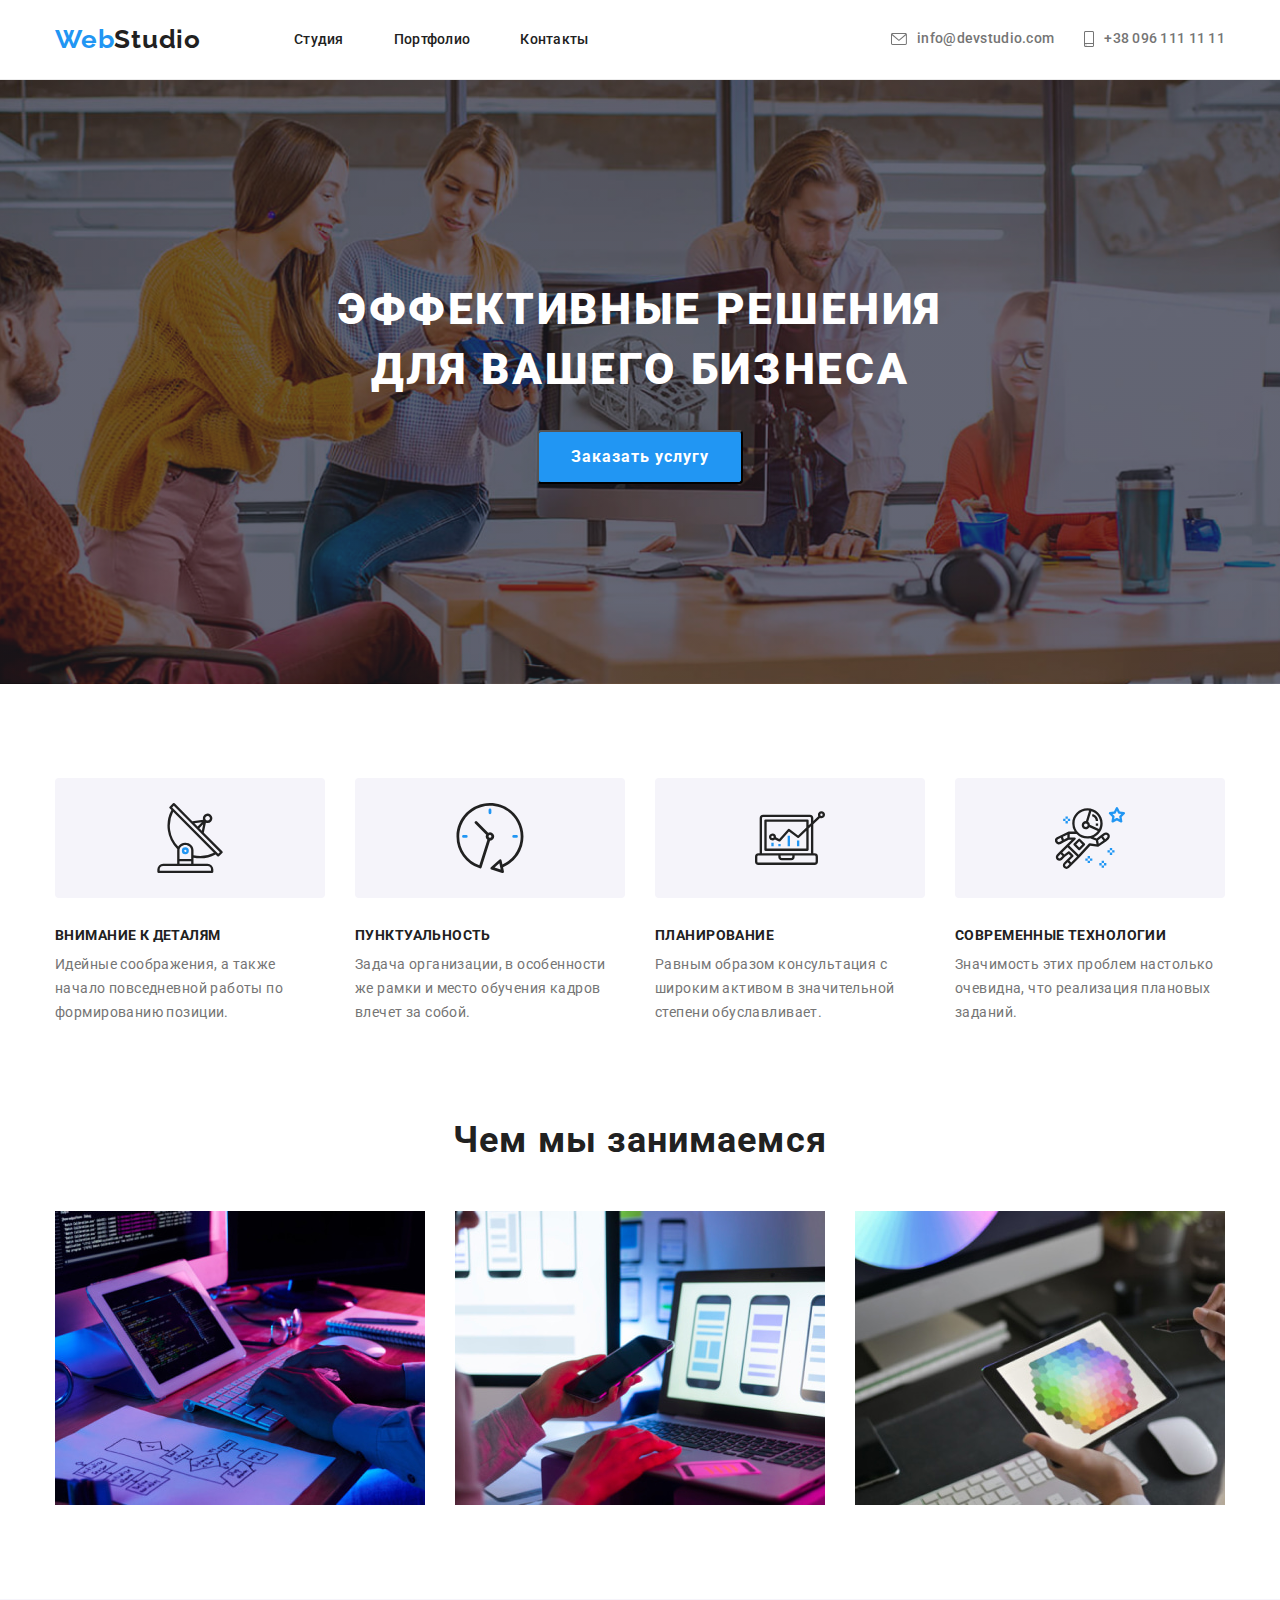
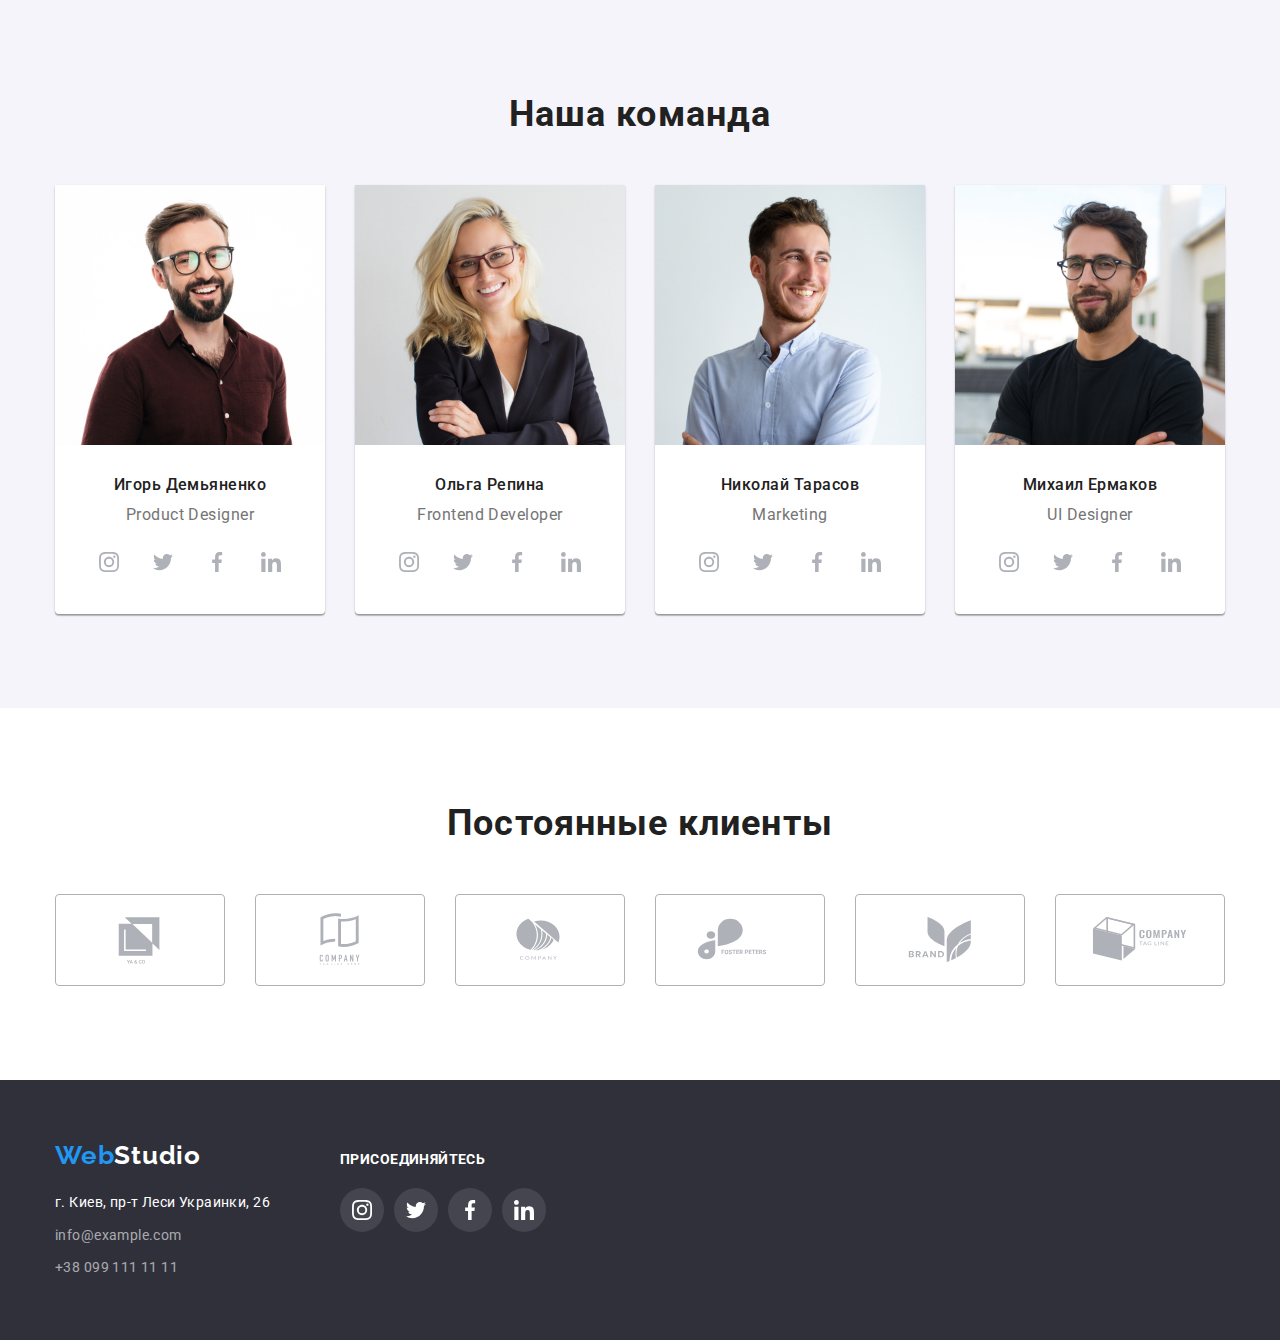
==== index.html @ 7f2f45e2 "Initial commit" ====
<!DOCTYPE html>
<html lang="ru">
<head>
    <meta charset="UTF-8">
    <meta http-equiv="X-UA-Compatible" content="IE=edge">
    <meta name="viewport" content="width=device-width, initial-scale=1.0">    
    <title>Студия</title>
    <link rel="preconnect" href="https://fonts.googleapis.com">
    <link rel="preconnect" href="https://fonts.gstatic.com" crossorigin>
    <link href="https://fonts.googleapis.com/css2?family=Raleway:wght@700&family=Roboto:wght@400;500;700;900&display=swap" rel="stylesheet">
    <link rel="stylesheet" href="https://cdnjs.cloudflare.com/ajax/libs/modern-normalize/1.1.0/modern-normalize.min.css">
    <link rel="stylesheet" href="./css/styles.css">
</head>

<body>
    <!--HEADER  -->
    <header class="header">
        <div class="container">

            <a class="logo-web-hdr" href="">Web<span class="logo-studio-hdr" >Studio</span></a>

            <nav class="hdr-nav" >
                <ul class="hdr-nav-list">
                    <li class="hdr-list-items">
                        <a class="hdr-nav-item" href="./index.html">Студия</a>
                    </li>
                    <li class="hdr-list-items">
                        <a class="hdr-nav-item" href="./portfolio.html">Портфолио</a>
                    </li>
                    <li class="hdr-list-items">
                        <a class="hdr-nav-item" href="">Контакты</a>
                    </li>    
                </ul>
            </nav>

            <div class="hdr-contact">
                <ul class="hdr-contact-list">
                    <li class="hdr-contact-item">
                        <a class="hdr-item-link" href="mailto:info@devstudio.com">
                            <svg class="hdr-icon" width="16" height="12">
                                <use href="./images/icons.svg/header/assy.svg#icon-envelope"></use>
                            </svg>
                            info@devstudio.com
                        </a>
                    </li>
                    <li class="hdr-contact-item">           
                        <a class="hdr-item-link" href="tel:+380961111111">
                            <svg class="hdr-icon" width="10" height="16">
                                <use href="./images/icons.svg/header/assy.svg#icon-smartphone"></use>
                            </svg>
                            +38 096 111 11 11
                        </a>
                    </li>
                </ul>
            </div>
        </div>
    </header>

    <main>
        <!-- секция HERO -->
        <section class="hero">
            <div class="container">           
                <h1 class="hero-title" >Эффективные решения <br>для вашего бизнеса</h1>
                <button class="hero-button" type="button">Заказать услугу</button> 
            </div>
        </section>
        <!-- наши преимущества -->
        <section class="best section">
            <div class="container">
                <h2 class="best-title visually-hidden">Наши преимущества</h2>
                <ul class="best-list">
                    <li class="best-list-item">
                        <div class="best-item-icon">
                            <svg class="best-icon" width="70" height="70">
                                <use href="./images/icons.svg/best-section/assy.svg#icon-antenna"></use>
                            </svg>
                        </div>
                        <h3 class="best-item-title">Внимание к деталям</h3>
                        <p class="best-item-text" >Идейные соображения, а также начало повседневной работы по формированию позиции.</p>
                    </li>
                    <li class="best-list-item">
                        <div class="best-item-icon">
                            <svg class="best-icon" width="70" height="70">
                                <use href="./images/icons.svg/best-section/assy.svg#icon-clock"></use>
                            </svg>
                        </div>
                        <h3 class="best-item-title" >Пунктуальность</h3>
                        <p class="best-item-text" >Задача организации, в особенности же рамки и место обучения кадров влечет за собой.</p>
                    </li>
                    <li class="best-list-item">
                        <div class="best-item-icon">
                            <svg class="best-icon" width="70" height="70">
                                <use href="./images/icons.svg/best-section/assy.svg#icon-diagram"></use>
                            </svg>
                        </div>
                        <h3 class="best-item-title" >Планирование</h3>
                        <p class="best-item-text" >Равным образом консультация с широким активом в значительной степени обуславливает.</p>
                    </li>
                    <li class="best-list-item">
                        <div class="best-item-icon">
                            <svg class="best-icon" width="70" height="70">
                                <use href="./images/icons.svg/best-section/assy.svg#icon-astronaut"></use>
                            </svg>
                        </div>
                        <h3 class="best-item-title" >Современные технологии</h3>
                        <p class="best-item-text" >Значимость этих проблем настолько очевидна, что реализация плановых заданий.</p>
                    </li>
                </ul>
            </div>  
        </section>
        <!-- Чем мы занимаемся -->
        <section class="services section">
            <div class="container">
                <h2 class="sevices-title">Чем мы занимаемся</h2>
                <ul class="services-list">
                    <li class="srvcs-list-item">
                        <img class="srvcs-item-img" src="./images/our-services/img(1).jpg" alt="разработка сайтов" width="370" height="294">
                    </li>
                    <li class="srvcs-list-item">
                        <img class="srvcs-item-img" src="./images/our-services/img(2).jpg" alt="разработка мобильных приложений" width="370" height="294">
                    </li>
                    <li class="srvcs-list-item">
                        <img class="srvcs-item-img" src="./images/our-services/img(3).jpg" alt="разработка дизайна" width="370" height="294">
                    </li>
                </ul>
            </div>               
        </section>
        <!-- Наша команда -->
        <section class="team section">
            <div class="container">
                <h2 class="team-title" >Наша команда</h2>
                <ul class="team-list" >
                    <li class="team-list-item">
                        <img class="team-item-img" src="./images/our-team/img(1).jpg" alt="Игорь Демьяненко Product Designer" width="270" height="260">                        
                        <div class="team-subitem">
                            <h3 class="team-item-title">Игорь Демьяненко</h3>
                            <p class="team-item-text">Product Designer</p>
                            <ul class="team-list-icon">
                                <li class="team-item-icon">
                                    <a class="team-social-links" href="">
                                        <svg class="team-link-icon" width="20" height="20">
                                            <use href="./images/icons.svg/social-links/assy.svg#icon-instagram"></use>
                                        </svg>
                                    </a>
                                </li>
                                <li class="team-item-icon">
                                    <a class="team-social-links" href="">
                                        <svg class="team-link-icon" width="20" height="20">
                                            <use href="./images/icons.svg/social-links/assy.svg#icon-twitter"></use>
                                        </svg>
                                    </a>
                                </li>
                                <li class="team-item-icon">
                                    <a class="team-social-links" href="">
                                        <svg class="team-link-icon" width="20" height="20">
                                            <use href="./images/icons.svg/social-links/assy.svg#icon-facebook"></use>
                                        </svg>
                                    </a>
                                </li>
                                <li class="team-item-icon">
                                    <a class="team-social-links" href="">
                                        <svg class="team-link-icon" width="20" height="20">
                                            <use href="./images/icons.svg/social-links/assy.svg#icon-linkedin"></use>
                                        </svg>
                                    </a>
                                </li>
                            </ul>
                        </div>    
                    </li>
                    <li class="team-list-item">
                        <img class="team-item-img" src="./images/our-team/img(2).jpg" alt="Ольга Репина Frontend Developer" width="270" height="260">
                        <div class="team-subitem">
                            <h3 class="team-item-title">Ольга Репина</h3>
                            <p class="team-item-text">Frontend Developer</p>
                            <ul class="team-list-icon">
                                <li class="team-item-icon">
                                    <a class="team-social-links" href="">
                                        <svg class="team-link-icon" width="20" height="20">
                                            <use href="./images/icons.svg/social-links/assy.svg#icon-instagram"></use>
                                        </svg>
                                    </a>
                                </li>
                                <li class="team-item-icon">
                                    <a class="team-social-links" href="">
                                        <svg class="team-link-icon" width="20" height="20">
                                            <use href="./images/icons.svg/social-links/assy.svg#icon-twitter"></use>
                                        </svg>
                                    </a>
                                </li>
                                <li class="team-item-icon">
                                    <a class="team-social-links" href="">
                                        <svg class="team-link-icon" width="20" height="20">
                                            <use href="./images/icons.svg/social-links/assy.svg#icon-facebook"></use>
                                        </svg>
                                    </a>
                                </li>
                                <li class="team-item-icon">
                                    <a class="team-social-links" href="">
                                        <svg class="team-link-icon" width="20" height="20">
                                            <use href="./images/icons.svg/social-links/assy.svg#icon-linkedin"></use>
                                        </svg>
                                    </a>
                                </li>
                            </ul>
                        </div>    
                    </li>
                    <li class="team-list-item">
                        <img class="team-item-img" src="./images/our-team/img(3).jpg" alt="Николай Тарасов Marketing" width="270" height="260">
                        <div class="team-subitem">
                            <h3 class="team-item-title">Николай Тарасов</h3>
                            <p class="team-item-text">Marketing</p>
                            <ul class="team-list-icon">
                                <li class="team-item-icon">
                                    <a class="team-social-links" href="">
                                        <svg class="team-link-icon" width="20" height="20">
                                            <use href="./images/icons.svg/social-links/assy.svg#icon-instagram"></use>
                                        </svg>
                                    </a>
                                </li>
                                <li class="team-item-icon">
                                    <a class="team-social-links" href="">
                                        <svg class="team-link-icon" width="20" height="20">
                                            <use href="./images/icons.svg/social-links/assy.svg#icon-twitter"></use>
                                        </svg>
                                    </a>
                                </li>
                                <li class="team-item-icon">
                                    <a class="team-social-links" href="">
                                        <svg class="team-link-icon" width="20" height="20">
                                            <use href="./images/icons.svg/social-links/assy.svg#icon-facebook"></use>
                                        </svg>
                                    </a>
                                </li>
                                <li class="team-item-icon">
                                    <a class="team-social-links" href="">
                                        <svg class="team-link-icon" width="20" height="20">
                                            <use href="./images/icons.svg/social-links/assy.svg#icon-linkedin"></use>
                                        </svg>
                                    </a>
                                </li>
                            </ul>
                        </div>    
                    </li>
                    <li class="team-list-item">
                        <img class="team-item-img" src="./images/our-team/img(4).jpg" alt="Михаил Ермаков UI Designer" width="270" height="260">
                        <div class="team-subitem">
                            <h3 class="team-item-title">Михаил Ермаков</h3>
                            <p class="team-item-text">UI Designer</p>
                            <ul class="team-list-icon">
                                <li class="team-item-icon">
                                    <a class="team-social-links" href="">
                                        <svg class="team-link-icon" width="20" height="20">
                                            <use href="./images/icons.svg/social-links/assy.svg#icon-instagram"></use>
                                        </svg>
                                    </a>
                                </li>
                                <li class="team-item-icon">
                                    <a class="team-social-links" href="">
                                        <svg class="team-link-icon" width="20" height="20">
                                            <use href="./images/icons.svg/social-links/assy.svg#icon-twitter"></use>
                                        </svg>
                                    </a>
                                </li>
                                <li class="team-item-icon">
                                    <a class="team-social-links" href="">
                                        <svg class="team-link-icon" width="20" height="20">
                                            <use href="./images/icons.svg/social-links/assy.svg#icon-facebook"></use>
                                        </svg>
                                    </a>
                                </li>
                                <li class="team-item-icon">
                                    <a class="team-social-links" href="">
                                        <svg class="team-link-icon" width="20" height="20">
                                            <use href="./images/icons.svg/social-links/assy.svg#icon-linkedin"></use>
                                        </svg>
                                    </a>
                                </li>
                            </ul>
                        </div>    
                    </li>
                </ul>
            </div>    
        </section>
        <!-- Постоянные клиенты -->
        <section class="customer section">
            <div class="container">
                <h2 class="customer-title">Постоянные клиенты</h2>
                <ul class="customer-list">
                    <li class="customer-list-item">
                        <a class="customer-item-link" href="">
                            <svg class="customer-link-icon" width="106" height="60">
                                <use href="./images/icons.svg/customers/assy.svg#icon-Logo"></use>
                            </svg>
                        </a>
                    </li>
                    <li class="customer-list-item">
                        <a class="customer-item-link" href="">
                            <svg class="customer-link-icon" width="106" height="60">
                                <use href="./images/icons.svg/customers/assy.svg#icon-Logo1"></use>
                            </svg>
                        </a>
                    </li>
                    <li class="customer-list-item">
                        <a class="customer-item-link" href="">
                            <svg class="customer-link-icon" width="106" height="60">
                                <use href="./images/icons.svg/customers/assy.svg#icon-Logo2"></use>
                            </svg>
                        </a>
                    </li>
                    <li class="customer-list-item">
                        <a class="customer-item-link" href="">
                            <svg class="customer-link-icon" width="106" height="60">
                                <use href="./images/icons.svg/customers/assy.svg#icon-Logo3"></use>
                            </svg>
                        </a>
                    </li>
                    <li class="customer-list-item">
                        <a class="customer-item-link" href="">
                            <svg class="customer-link-icon" width="106" height="60">
                                <use href="./images/icons.svg/customers/assy.svg#icon-Logo4"></use>
                            </svg>
                        </a>
                    </li>
                    <li class="customer-list-item">
                        <a class="customer-item-link" href="">
                            <svg class="customer-link-icon" width="106" height="60">
                                <use href="./images/icons.svg/customers/assy.svg#icon-Logo5"></use>
                            </svg>
                        </a>
                    </li>
                </ul>

            </div>

        </section>
    </main>

    <!-- FOOTER -->
    <footer class="footer">
        <div class="container">
            <address class="footer-address">
                <a class="logo-web-ftr" href="">Web<span class="logo-studio-ftr">Studio</span></a>
                <ul class="ftr-address-links">
                    <li class="ftr-address-item">
                        <a class="ftr-item-map" href="https://goo.gl/maps/c1n4icCPhH8XGdS66" target="_blank" rel="noreferrer   noopener">г. Киев, пр-т Леси Украинки, 26</a>
                    </li>
                    <li class="ftr-address-item">
                        <a class="ftr-item-contact" href="maito:info@example.com">info@example.com</a>
                    </li>
                    <li class="ftr-address-item">
                        <a class="ftr-item-contact" href="tel:+380991111111">+38 099 111 11 11</a>
                    </li>
                </ul>
            </address>
            <div class="footer-join">
                <h3 class="ftr-join-title">присоединяйтесь</h3>
                <ul class="ftr-join-list">
                    <li class="ftr-list-item">
                        <a class="ftr-item-link" href="">
                            <svg class="ftr-link-icon" width="20" height="20" >
                                <use href="./images/icons.svg/social-links/assy.svg#icon-instagram" ></use>
                            </svg>
                        </a>
                    </li>
                    <li class="ftr-list-item">
                        <a class="ftr-item-link" href="">
                            <svg class="ftr-link-icon" width="20" height="20" >
                                <use href="./images/icons.svg/social-links/assy.svg#icon-twitter" ></use>
                            </svg>
                        </a>
                    </li>
                    <li class="ftr-list-item">
                        <a class="ftr-item-link" href="">
                            <svg class="ftr-link-icon" width="20" height="20" >
                                <use href="./images/icons.svg/social-links/assy.svg#icon-facebook" ></use>
                            </svg>
                        </a>
                    </li>
                    <li class="ftr-list-item">
                        <a class="ftr-item-link" href="">
                            <svg class="ftr-link-icon" width="20" height="20" >
                                <use href="./images/icons.svg/social-links/assy.svg#icon-linkedin" ></use>
                            </svg>
                        </a>
                    </li>
                </ul>
            </div>
        </div>    
    </footer> 

</body>
</html>
---- css/styles.css ----
:root {
  --main-background-color: #e5e5e5;
  --main-black-color: #212121;
  --main-white-color: #ffffff;
  --text-color: #757575;
  --logo-hover-color: #2196f3;
}

body {
  font-family: Roboto, sans-serif;
}
h1,
h2,
h3,
h4,
h5,
h6,
p,
ul {
  margin-top: 0;
  margin-bottom: 0;
  padding-left: 0;
}
img {
  display: block;
  max-width: 100%;
  height: auto;
}
.container {
  width: 1200px;
  padding-left: 15px;
  padding-right: 15px;
  margin-left: auto;
  margin-right: auto;
}
.section {
  padding: 94px 0;
}
.visually-hidden {
  position: absolute;
  clip: rect(0 0 0 0);
  width: 1px;
  height: 1px;
  margin: -1px;
}

/* HEADER */
.header {
  border-bottom: 1px solid #ececec;
}
.header .container {
  display: flex;
  align-items: center;
  padding-top: 24px;
  padding-bottom: 24px;
}
/* логотип */

.logo-web-hdr {
  margin-right: 93px;
}
.logo-web-hdr,
.logo-studio-hdr {
  font-family: Raleway, sans-serif;
  font-weight: 700;
  font-size: 26px;
  line-height: 1.19;
  letter-spacing: 0.03em;
  color: var(--logo-hover-color);
  text-decoration: none;
}
.logo-studio-hdr {
  color: var(--main-black-color);
}
.logo-studio-ftr {
  color: var(--main-white-color);
}
/* навигация */

.hdr-nav-list {
  display: flex;
  align-items: center;
  list-style: none;
}
.hdr-list-items {
  margin-right: 50px;
}
.hdr-list-items:last-child {
  margin-right: 0;
}
/* можно сделать одну запись, вместо двух, которые сверху:
.nav-list .items:not(:last-child) {
  margin-right: 50px;
}*/
.hdr-nav-item {
  font-weight: 500;
  font-size: 14px;
  line-height: 1.14;
  letter-spacing: 0.02em;
  color: var(--main-black-color);
  text-decoration: none;
}

.hdr-nav-item:hover,
.hdr-nav-item:focus {
  color: var(--logo-hover-color);
}
/* контакты */

.hdr-contact {
  margin-left: auto;
}
.hdr-contact-list {
  display: flex;
  align-items: center;
  list-style: none;
}
.hdr-contact-item:not(:last-child) {
  margin-right: 30px;
}
.hdr-item-link {
  display: flex;
  align-items: center;

  font-weight: 500;
  font-size: 14px;
  line-height: 1.14;
  letter-spacing: 0.02em;
  color: var(--text-color);
  text-decoration: none;
}
.hdr-item-link:hover,
.hdr-item-link:focus {
  color: var(--logo-hover-color);
}
.hdr-icon {
  margin-right: 10px;
  fill: currentColor;
}

/* MAIN */

/*страница СТУДИЯ */

/* секция HERO */

.hero {
  max-width: 1600px;
  margin-left: auto;
  margin-right: auto;
  padding-top: 200px;
  padding-bottom: 200px;
  text-align: center;

  background-color: #c4c4c4;
  background-image: linear-gradient(to bottom, rgba(47, 48, 58, 0.4), rgba(47, 48, 58, 0.4)),
    url(../images/hero/img.jpg);
  background-position: center;
  background-size: cover;
  background-repeat: no-repeat;
}

.hero-title {
  margin-bottom: 30px;

  font-weight: 900;
  font-size: 44px;
  line-height: 1.36;
  text-align: center;
  letter-spacing: 0.06em;
  text-transform: uppercase;
  color: var(--main-white-color);
}
.hero-button {
  padding: 10px 32px;
  min-width: 200px;

  font-weight: 700;
  font-size: 16px;
  line-height: 1.87;
  letter-spacing: 0.06em;
  background-color: var(--logo-hover-color);
  color: var(--main-white-color);
  cursor: pointer;
  border-radius: 4px;
}
.hero-button:hover,
.hero-button:focus {
  background-color: var(--main-white-color);
  color: var(--logo-hover-color);
}
/* секция Наши Преимущества */

.best-list {
  display: flex;
  justify-content: center;

  list-style: none;
}
.best-list-item {
  width: 270px;
}
.best-list-item:not(:last-child) {
  margin-right: 30px;
}
.best-item-icon {
  display: flex;
  justify-content: center;
  align-items: center;
  margin-bottom: 30px;
  width: 270px;
  height: 120px;

  background-color: #f5f4fa;
  border-radius: 4px;
}
.best-icon {
  display: block;
}

.best-item-title {
  margin-bottom: 10px;

  font-weight: 700;
  font-size: 14px;
  line-height: 1.14;
  letter-spacing: 0.03em;
  text-transform: uppercase;
  color: var(--main-black-color);
}
.best-item-text {
  font-weight: 400;
  font-size: 14px;
  line-height: 1.71;
  letter-spacing: 0.03em;
  color: var(--text-color);
}
/* секция Чем Мы Занимаемся */

.services {
  padding-top: 0;
}
.sevices-title,
.team-title {
  margin-bottom: 50px;

  font-weight: 700;
  font-size: 36px;
  line-height: 1.17;
  text-align: center;
  letter-spacing: 0.03em;
  color: var(--main-black-color);
}
.services-list {
  display: flex;

  list-style: none;
}
.srvcs-list-item:not(:last-child) {
  margin-right: 30px;
}

/* секция Наша Команда */

.team {
  background-color: #f5f4fa;
}
.team-list {
  display: flex;

  list-style: none;
}
.team-list-item {
  background: var(--main-white-color);
  box-shadow: 0px 1px 3px rgba(0, 0, 0, 0.12), 0px 1px 1px rgba(0, 0, 0, 0.14),
    0px 2px 1px rgba(0, 0, 0, 0.2);
  border-radius: 0px 0px 4px 4px;
}
.team-list-item:not(:last-child) {
  margin-right: 30px;
}
.team-subitem {
  padding-top: 30px;
  padding-bottom: 30px;
}
.team-item-title {
  margin-bottom: 10px;
  font-weight: 500;
  font-size: 16px;
  line-height: 1.19;
  text-align: center;
  letter-spacing: 0.03em;
  color: var(--main-black-color);
}

.team-item-text {
  font-weight: 400;
  font-size: 16px;
  line-height: 1.19;
  text-align: center;
  letter-spacing: 0.03em;
  color: var(--text-color);
}
.team-list-icon {
  display: flex;
  list-style: none;
  align-items: center;
  justify-content: center;
  margin-top: 16px;
}
.team-item-icon:not(:last-child) {
  margin-right: 10px;
}
.team-social-links {
  display: flex;
  justify-content: center;
  align-items: center;
  background-color: var(--main-white-color);
  border-radius: 50%;
  width: 44px;
  height: 44px;
}
.team-social-links:hover,
.team-social-links:focus {
  background-color: var(--logo-hover-color);
}
.team-link-icon {
  fill: #afb1b8;
}
.team-social-links:hover .team-link-icon,
.team-social-links:focus .team-link-icon {
  fill: var(--main-white-color);
}

/* секция Постоянные клиенты */
.customer-title {
  font-weight: 700;
  font-size: 36px;
  line-height: 1.17;
  text-align: center;
  letter-spacing: 0.03em;

  color: var(--main-black-color);
}
.customer-list {
  display: flex;
  list-style: none;
  align-items: center;
  justify-content: center;
  margin-top: 50px;
}
.customer-list-item:not(:last-child) {
  margin-right: 30px;
}

.customer-item-link {
  display: flex;
  align-items: center;
  justify-content: center;
  width: 170px;
  height: 92px;
  border: 1px solid #afb1b8;
  box-sizing: border-box;
  border-radius: 4px;
}
.customer-item-link:hover,
.customer-item-link:focus {
  border: 1px solid var(--logo-hover-color);
}
.customer-link-icon {
  fill: #afb1b8;
}
.customer-item-link:hover .customer-link-icon,
.customer-item-link:focus .customer-link-icon {
  fill: var(--logo-hover-color);
}

/* страница ПОРТФОЛИО */

/* .portfolio-title {
  visibility: hidden;
} */
/* кнопки */

.portfolio-buttons-list {
  display: flex;
  justify-content: center;
  align-items: center;
  margin-bottom: 50px;

  list-style: none;
}
.prtfl-list-botton:not(:last-child) {
  margin-right: 8px;
}
.prtfl-button-item {
  padding: 6px 22px;
  text-align: center;
  border: 0;
  border-radius: 4px;

  font-family: inherit;
  font-weight: 500;
  font-size: 16px;
  line-height: 1.63;
  letter-spacing: 0.03em;
  background-color: #f5f4fa;
  color: var(--main-black-color);
  cursor: pointer;
}
.prtfl-button-item:hover,
.prtfl-button-item:focus {
  background-color: var(--logo-hover-color);
  color: var(--main-white-color);
  box-shadow: 0px 3px 1px rgba(0, 0, 0, 0.1), 0px 1px 2px rgba(0, 0, 0, 0.08),
    0px 2px 2px rgba(0, 0, 0, 0.12);
}
/* список работ */

.portfolio-list {
  display: flex;
  flex-wrap: wrap;

  list-style: none;
}
.portfolio-items {
  margin-right: 30px;
  margin-bottom: 30px;
}
.portfolio-items:nth-child(3n) {
  margin-right: 0;
}
.portfolio-items:nth-last-child(-n + 3) {
  margin-bottom: 0;
}
.prtfl-item-link {
  display: block;
}
.prtfl-item-link:hover,
.prtfl-item-link:focus {
  box-shadow: 0px 1px 1px rgba(0, 0, 0, 0.12), 0px 4px 4px rgba(0, 0, 0, 0.06),
    1px 4px 6px rgba(0, 0, 0, 0.16);
}
.prtfl-subitem {
  padding: 20px 24px;
  border: 1px solid #eeeeee;
}
.prtfl-item-title {
  margin-bottom: 4px;

  font-weight: 700;
  font-size: 18px;
  line-height: 2;
  letter-spacing: 0.06em;
  color: var(--main-black-color);
}

.prtfl-item-text {
  font-weight: 400;
  font-size: 16px;
  line-height: 1.87;
  letter-spacing: 0.03em;
  color: var(--text-color);
}

/* FOOTER */

.footer {
  padding-top: 60px;
  padding-bottom: 60px;
  background-color: #2f303a;
}
.footer .container {
  display: flex;
  align-items: baseline;
}
.footer-address {
  margin-right: 70px;
}
/*  логотип */

.logo-web-ftr {
  display: inline-block;
  margin-bottom: 20px;
}
.logo-web-ftr,
.logo-studio-ftr {
  font-family: Raleway, sans-serif;
  font-style: normal;
  font-weight: 700;
  font-size: 26px;
  line-height: 1.19;
  letter-spacing: 0.03em;
  color: var(--logo-hover-color);
  text-decoration: none;
}
.logo-studio-ftr {
  color: var(--main-white-color);
}

/* адрес и контакты */

.ftr-address-links {
  list-style: none;
}
.ftr-address-item:not(:last-child) {
  margin-bottom: 9px;
}
.ftr-item-map,
.ftr-item-contact {
  font-style: normal;
  font-weight: 400;
  font-size: 14px;
  line-height: 1.71;
  letter-spacing: 0.03em;
  color: var(--main-white-color);
  text-decoration: none;
}
.ftr-item-contact {
  color: rgba(255, 255, 255, 0.6);
}
.ftr-item-contact:hover,
.ftr-item-contact:focus {
  color: var(--logo-hover-color);
}

/* ПРИСОЕДИНЯЙТЕСЬ */

.ftr-join-title {
  margin-bottom: 20px;

  font-weight: 700;
  font-size: 14px;
  line-height: 1.14;
  letter-spacing: 0.03em;
  text-transform: uppercase;
  color: #ffffff;
}
.ftr-join-list {
  display: flex;
  list-style: none;
}
.ftr-list-item:not(:last-child) {
  margin-right: 10px;
}
.ftr-item-link {
  display: flex;
  justify-content: center;
  align-items: center;
  background-color: rgba(255, 255, 255, 0.1);
  border-radius: 50%;

  width: 44px;
  height: 44px;
}
.ftr-item-link:hover,
.ftr-item-link:focus {
  background-color: var(--logo-hover-color);
}
.ftr-link-icon {
  fill: var(--main-white-color);
}
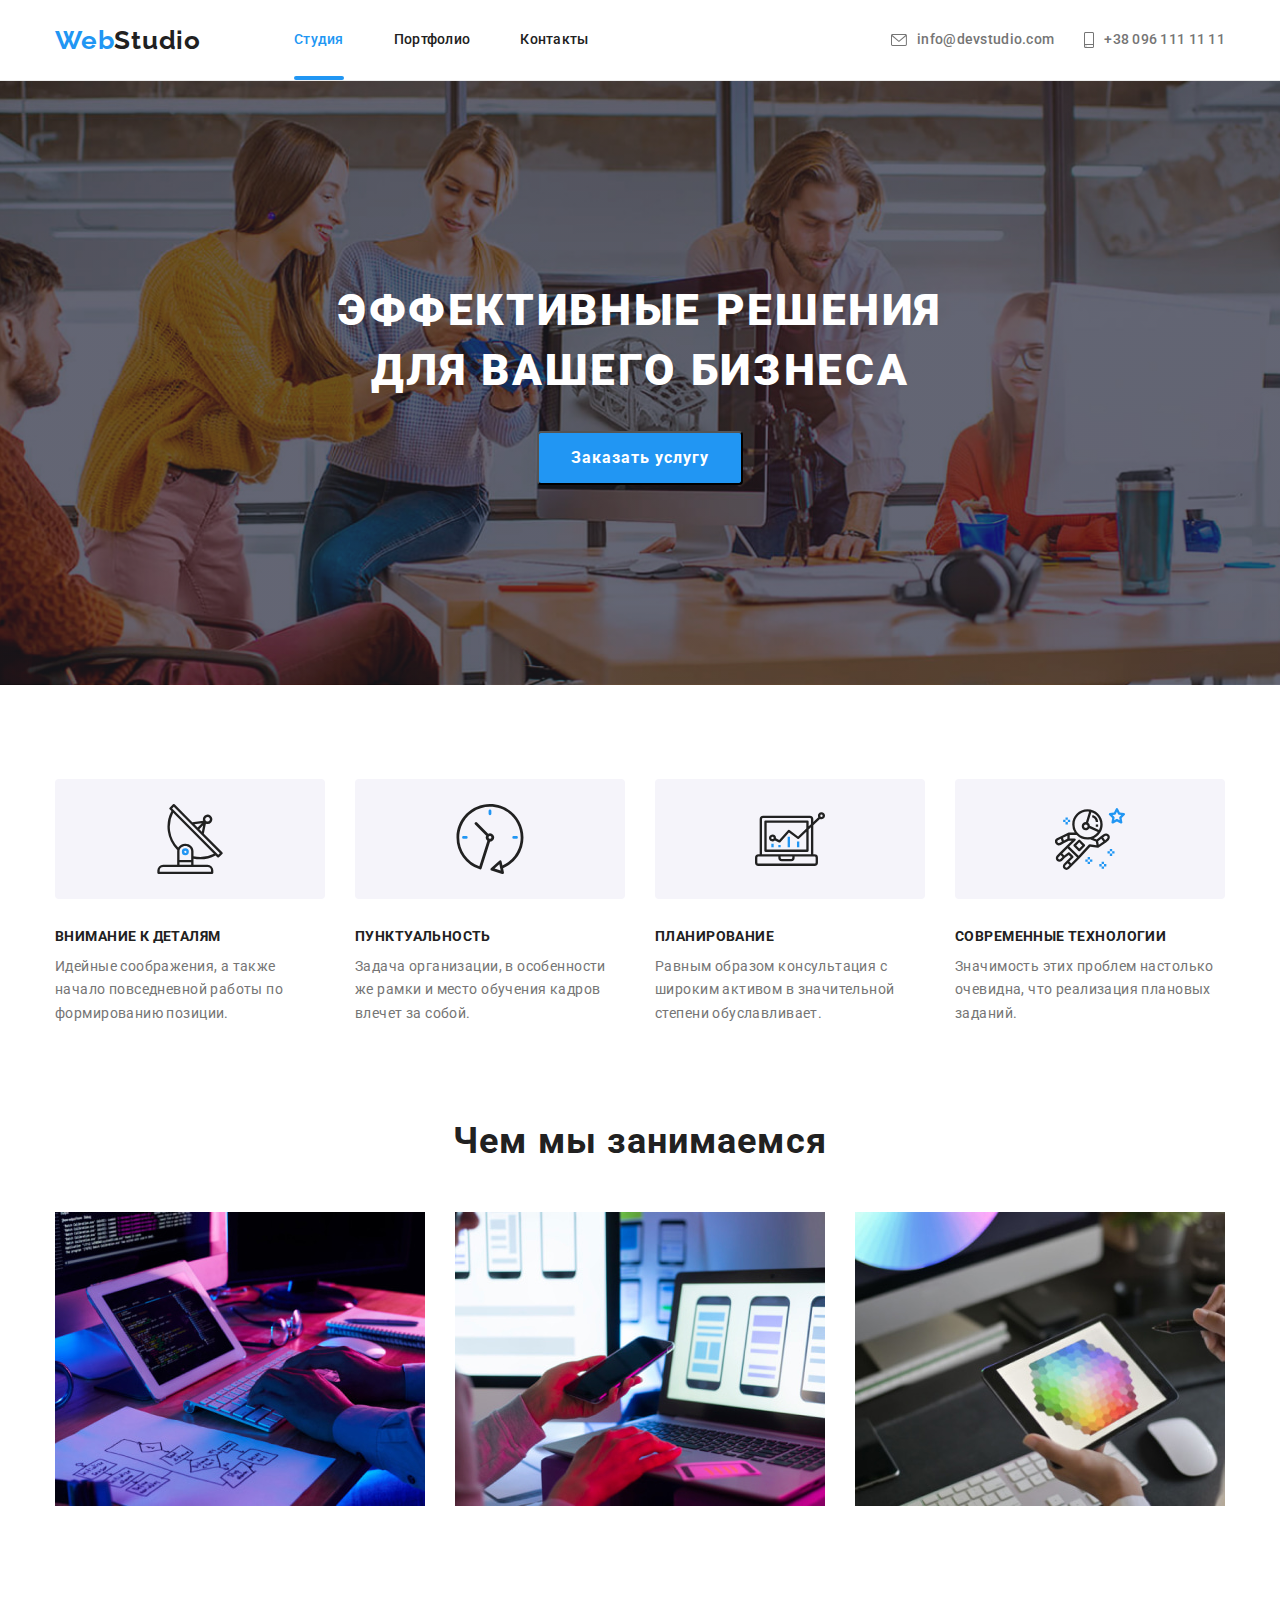
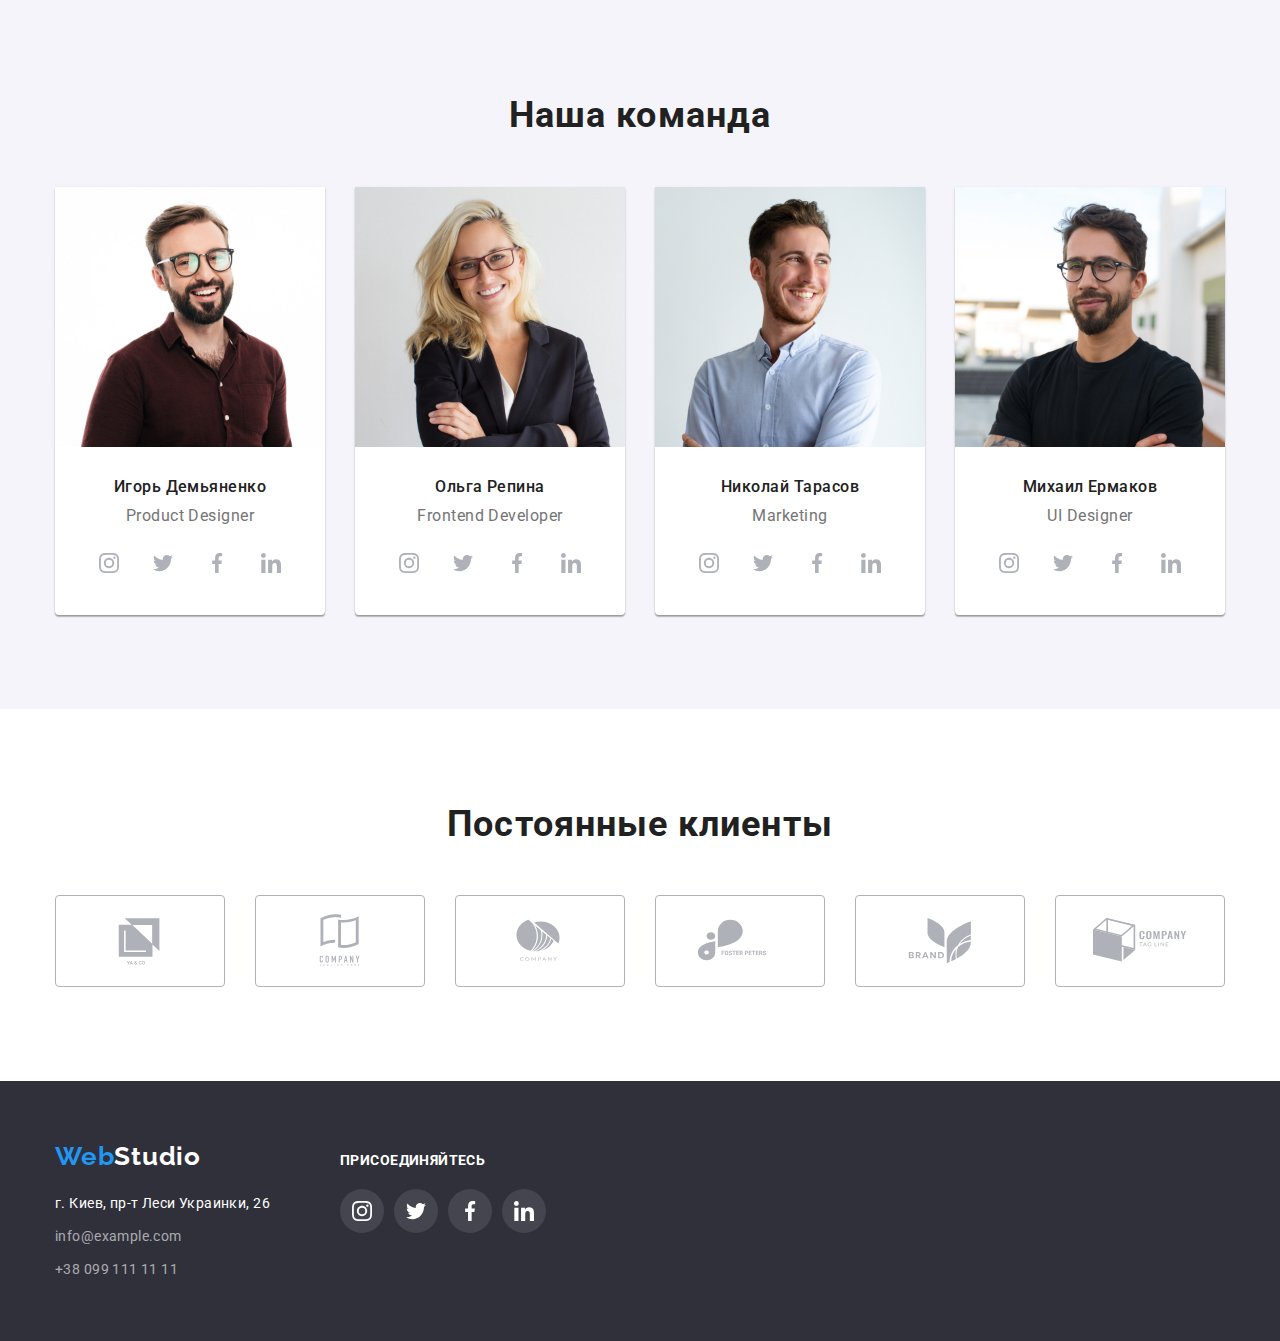
==== commit b6f740c1: "header готов." ====
--- a/index.html
+++ b/index.html
@@ -22,7 +22,7 @@
             <nav class="hdr-nav" >
                 <ul class="hdr-nav-list">
                     <li class="hdr-list-items">
-                        <a class="hdr-nav-item" href="./index.html">Студия</a>
+                        <a class="hdr-nav-item current" href="./index.html">Студия</a>
                     </li>
                     <li class="hdr-list-items">
                         <a class="hdr-nav-item" href="./portfolio.html">Портфолио</a>
--- a/css/styles.css
+++ b/css/styles.css
@@ -51,13 +51,15 @@
 .header .container {
   display: flex;
   align-items: center;
-  padding-top: 24px;
-  padding-bottom: 24px;
+  /* padding-top: 24px;
+  padding-bottom: 24px; */
 }
 /* логотип */
 
 .logo-web-hdr {
+  display: block;
   margin-right: 93px;
+  padding: 24px 0;
 }
 .logo-web-hdr,
 .logo-studio-hdr {
@@ -83,6 +85,7 @@
   list-style: none;
 }
 .hdr-list-items {
+  position: relative;
   margin-right: 50px;
 }
 .hdr-list-items:last-child {
@@ -93,6 +96,9 @@
   margin-right: 50px;
 }*/
 .hdr-nav-item {
+  display: block;
+  padding: 32px 0;
+
   font-weight: 500;
   font-size: 14px;
   line-height: 1.14;
@@ -105,6 +111,20 @@
 .hdr-nav-item:focus {
   color: var(--logo-hover-color);
 }
+.current {
+  color: var(--logo-hover-color);
+}
+.current::after {
+  content: '';
+  display: block;
+  position: absolute;
+  bottom: 0;
+  left: 0;
+  width: 100%;
+  height: 4px;
+  border-radius: 2px;
+  background-color: var(--logo-hover-color);
+}
 /* контакты */
 
 .hdr-contact {
@@ -121,6 +141,7 @@
 .hdr-item-link {
   display: flex;
   align-items: center;
+  padding: 32px 0;
 
   font-weight: 500;
   font-size: 14px;
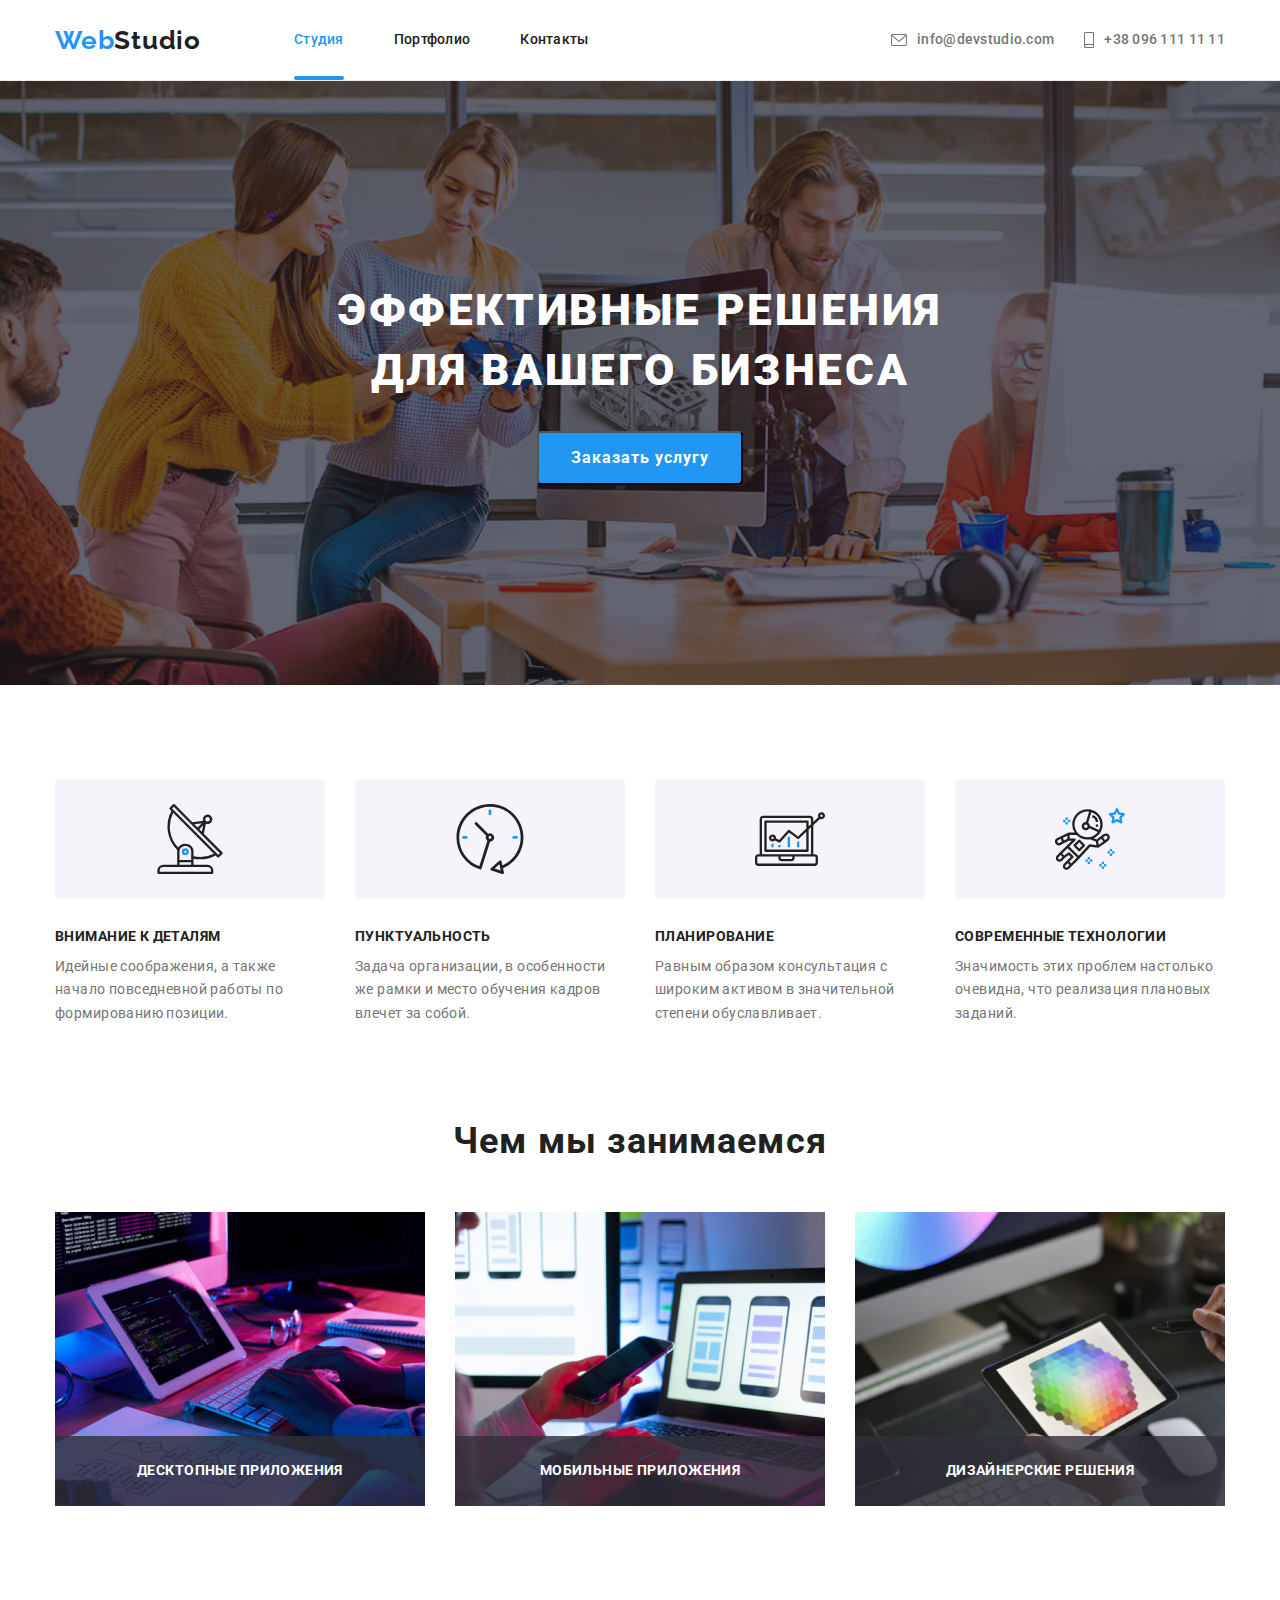
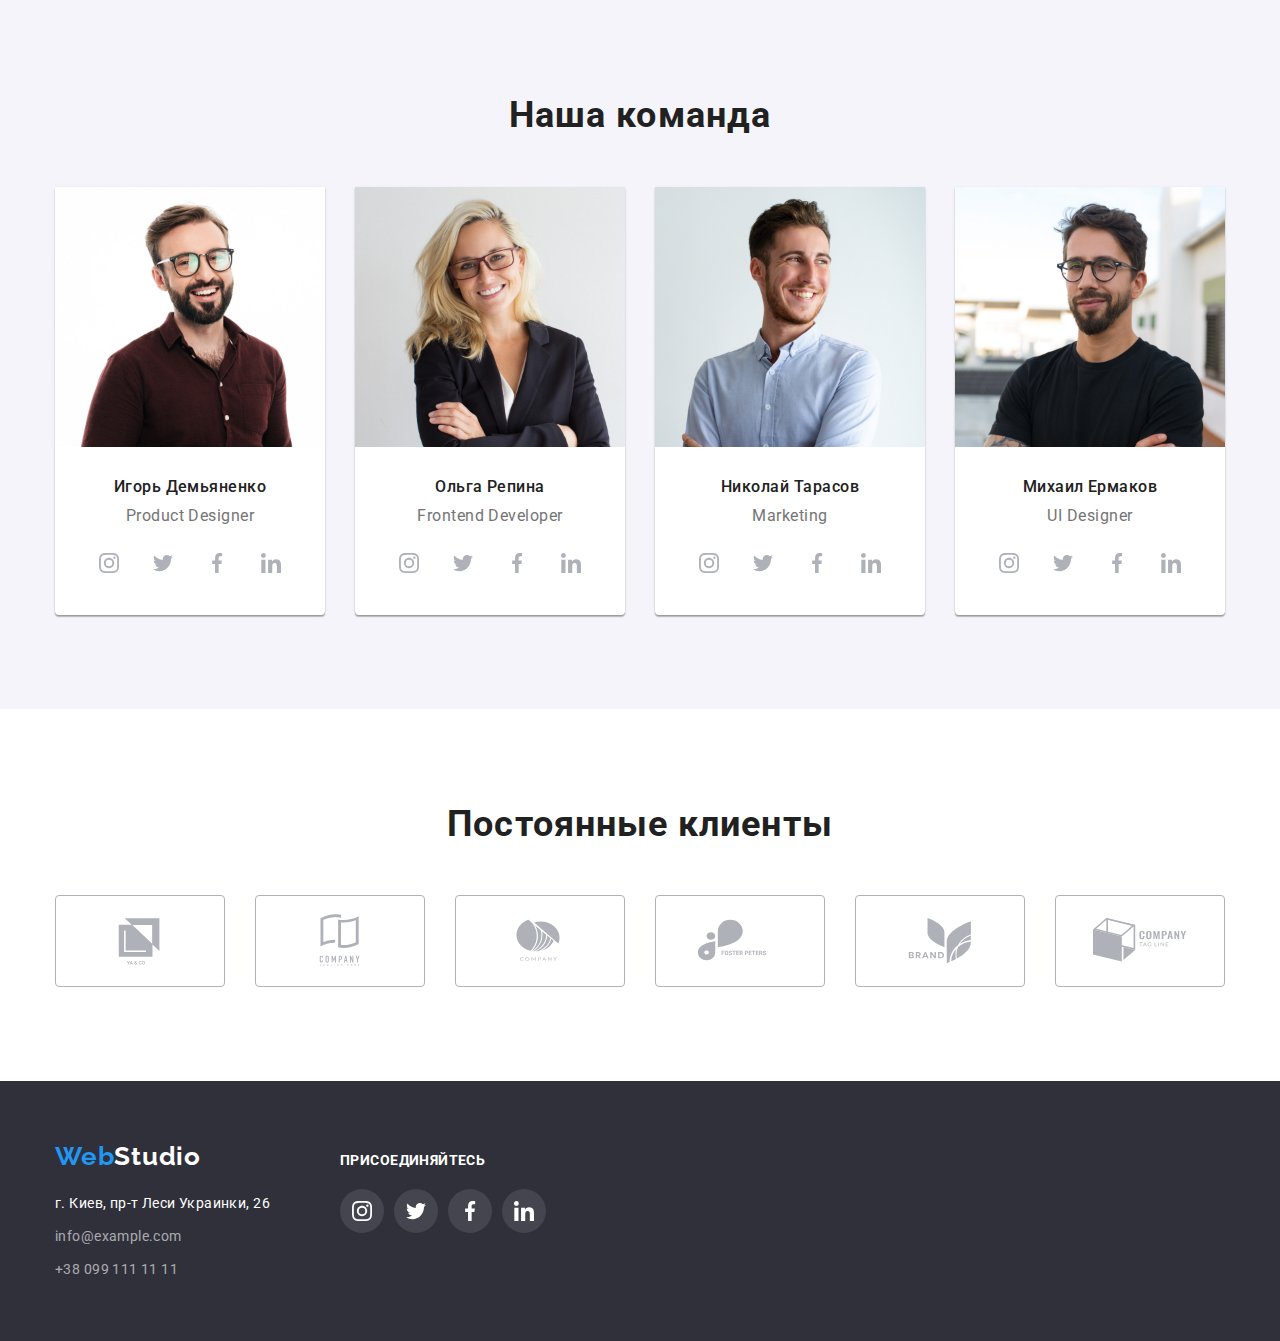
==== commit 76a33473: "Все сделано, но без модалки." ====
--- a/index.html
+++ b/index.html
@@ -114,13 +114,22 @@
                 <h2 class="sevices-title">Чем мы занимаемся</h2>
                 <ul class="services-list">
                     <li class="srvcs-list-item">
-                        <img class="srvcs-item-img" src="./images/our-services/img(1).jpg" alt="разработка сайтов" width="370" height="294">
+                        <div class="srvcs-list-subitem">
+                            <img class="srvcs-subitem-img" src="./images/our-services/img(1).jpg" alt="разработка сайтов" width="370" height="294">
+                            <h3 class="srvcs-subitem-title">Десктопные приложения</h3>
+                        </div>
                     </li>
                     <li class="srvcs-list-item">
-                        <img class="srvcs-item-img" src="./images/our-services/img(2).jpg" alt="разработка мобильных приложений" width="370" height="294">
+                        <div class="srvcs-list-subitem">
+                            <img class="srvcs-subitem-img" src="./images/our-services/img(2).jpg" alt="разработка мобильных приложений" width="370" height="294">
+                            <h3 class="srvcs-subitem-title">Мобильные приложения</h3>
+                        </div>
                     </li>
                     <li class="srvcs-list-item">
-                        <img class="srvcs-item-img" src="./images/our-services/img(3).jpg" alt="разработка дизайна" width="370" height="294">
+                        <div class="srvcs-list-subitem">
+                            <img class="srvcs-subitem-img" src="./images/our-services/img(3).jpg" alt="разработка дизайна" width="370" height="294">
+                            <h3 class="srvcs-subitem-title">Дизайнерские решения</h3>
+                        </div>
                     </li>
                 </ul>
             </div>               
--- a/css/styles.css
+++ b/css/styles.css
@@ -280,6 +280,25 @@
 .srvcs-list-item:not(:last-child) {
   margin-right: 30px;
 }
+.srvcs-list-subitem {
+  position: relative;
+}
+.srvcs-subitem-title {
+  position: absolute;
+  bottom: 0;
+  left: 0;
+  width: 100%;
+  padding: 27px 0;
+  background-color: rgba(47, 48, 58, 0.8);
+
+  font-weight: 700;
+  font-size: 14px;
+  line-height: 1.14;
+  text-align: center;
+  letter-spacing: 0.03em;
+  text-transform: uppercase;
+  color: var(--main-white-color);
+}
 
 /* секция Наша Команда */
 
@@ -461,6 +480,35 @@
 .prtfl-item-link:focus {
   box-shadow: 0px 1px 1px rgba(0, 0, 0, 0.12), 0px 4px 4px rgba(0, 0, 0, 0.06),
     1px 4px 6px rgba(0, 0, 0, 0.16);
+}
+.prtfl-img-overlay {
+  position: relative;
+  overflow: hidden;
+}
+.prtfl-overlay {
+  display: flex;
+  justify-content: center;
+  align-items: center;
+  padding: 63px 24px;
+  position: absolute;
+  width: 100%;
+  height: 100%;
+  top: 0;
+  left: 0;
+  transform: translateY(100%);
+  transition: transform 250ms cubic-bezier(0.4, 0, 0.2, 1);
+
+  background-color: rgba(33, 150, 243, 0.9);
+
+  font-weight: 400;
+  font-size: 18px;
+  line-height: 1.56;  
+  letter-spacing: 0.03em;  
+  color: var(--main-white-color);
+}
+.prtfl-item-link:hover .prtfl-overlay,
+.prtfl-item-link:focus .prtfl-overlay {
+  transform: translateY(0);
 }
 .prtfl-subitem {
   padding: 20px 24px;
